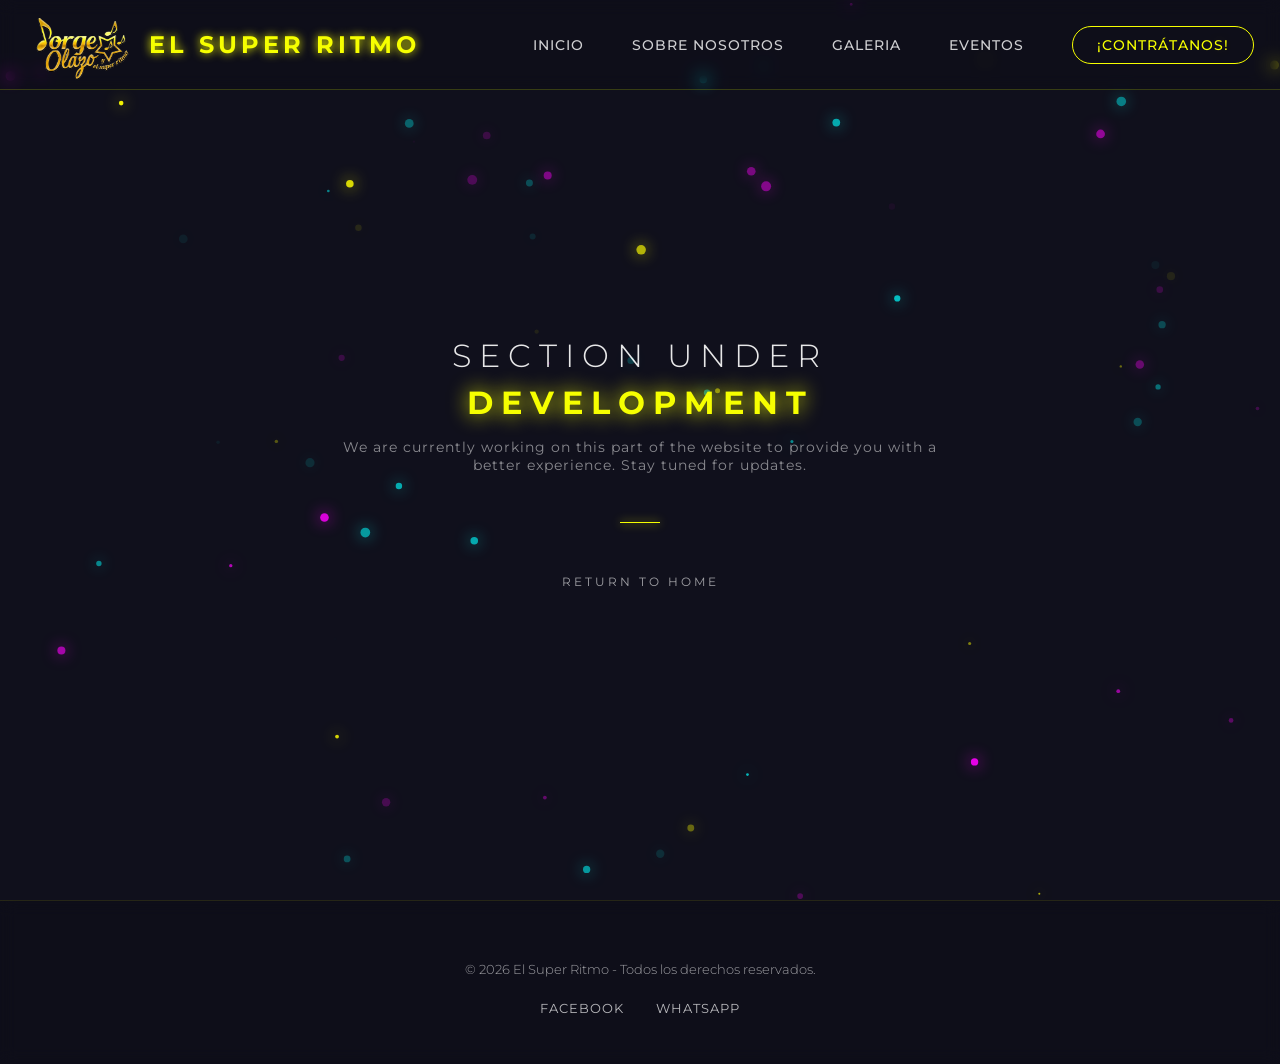
==== pages/biographic.html @ 6a83b101 "Version 1.2.0" ====
<!DOCTYPE html>
<html lang="en">
    <head>
        <meta charset="UTF-8">
        <meta name="viewport" content="width=device-width, initial-scale=1.0">
        <link rel="stylesheet" href="../css/styles.css">
        <title>Sobre Nosotros</title>
    </head>
    <body>
        <canvas id="canvas-background"></canvas>

        <header class="main-header">
            <div class="logo">
                <a href="/index.html"
                    style="text-decoration: none; display: flex; align-items: center; gap: 15px;">
                    <img src="/assets/img/logo.png" alt="Logo">
                    <h1 class="logo-text"><span>El Super Ritmo</span></h1>
                </a>
            </div>

            <div class="menu-toggle" id="mobile-menu">
                <span class="bar"></span>
                <span class="bar"></span>
                <span class="bar"></span>
            </div>

            <nav class="menu">
                <ul class="nav-list">
                    <li><a href="/index.html">Inicio</a></li>
                    <li><a href="/pages/biographic.html">Sobre Nosotros</a></li>
                    <li><a href="/pages/galery.html">Galeria</a></li>
                    <li><a href="/pages/events.html">Eventos</a></li>
                    <li><a href="/pages/contacs.html"
                            class="btn-contacto">¡Contrátanos!</a></li>
                </ul>
            </nav>
        </header>

        <section class="wip-container">
            <div class="wip-content">
                <h2 class="wip-title">Section Under
                    <span>Development</span></h2>
                <p class="wip-subtitle">We are currently working on this part of
                    the website to provide you with a better experience. Stay
                    tuned for updates.</p>
                <div class="wip-visual">
                    <div class="neon-line"></div>
                </div>
                <a href="#inicio" class="btn-back">Return to Home</a>
            </div>
        </section>

        <footer class="main-footer">
            <div class="footer-content">
                <p>&copy; 2026 El Super Ritmo - Todos los derechos
                    reservados.</p>
                <div class="social-links">
                    <a href="https://www.facebook.com/profile.php?id=100089630088880&locale=es_LA" target="_blank">Facebook</a>
                    <a href="/index.html" target="_blank">WhatsApp</a>
                </div>
            </div>
        </footer>

        <script src="../js/main.js"></script>
    </body>
</html>
---- css/styles.css ----
@import url('https://fonts.googleapis.com/css2?family=Montserrat:wght@300;500;700&display=swap');

:root {
    --primario: #f6ff00;
    --secundario: #ffc800;
    --fondo-oscuro: rgba(10, 10, 20, 0.3);
    --texto: #ffffff;
    --borde-neon: rgba(225, 255, 0, 0.2);
    --whatsapp: #25d366;
}

body {
    font-family: 'Montserrat', sans-serif;
    margin: 0;
    color: var(--texto);
    background-color: #10101c;
    overflow-x: hidden;
}

#canvas-background {
    position: fixed;
    top: 0;
    left: 0;
    width: 100%;
    height: 100%;
    z-index: -1;
}

.main-header {
    position: fixed;
    top: 0;
    width: 100%;
    display: flex;
    justify-content: space-between;
    align-items: center;
    padding: 0.5rem 2%;
    background: var(--fondo-oscuro);
    backdrop-filter: blur(8px);
    border-bottom: 1px solid var(--borde-neon);
    z-index: 1000;
    box-sizing: border-box;
    min-height: 90px;
}

.logo a {
    display: flex;
    align-items: center;
    gap: 15px;
    text-decoration: none;
}

.logo img {
    height: 80px;
    width: auto;
    display: block;
    object-fit: contain;
    margin-top: -8px;
}

.logo h1 {
    display: flex;
    align-items: center;
    font-size: 1.5rem;
    font-weight: 700;
    margin: 0;
    text-transform: uppercase;
    letter-spacing: 4px;
    color: var(--texto);
}

.logo h1 span {
    color: var(--primario);
    text-shadow: 0 0 10px var(--primario);
}

.menu ul {
    list-style: none;
    display: flex;
    gap: 3rem;
    margin: 0;
    padding: 0;
}

.menu a {
    text-decoration: none;
    color: rgba(255, 255, 255, 0.8);
    font-size: 0.85rem;
    font-weight: 500;
    text-transform: uppercase;
    letter-spacing: 1px;
    transition: all 0.4s ease;
}

.menu a:hover {
    color: var(--primario);
    text-shadow: 0 0 8px var(--primario);
}

.btn-contacto {
    background: transparent;
    color: var(--primario) !important;
    border: 1px solid var(--primario);
    padding: 0.6rem 1.5rem !important;
    border-radius: 50px;
    transition: all 0.4s ease !important;
}

.btn-contacto:hover {
    background: var(--primario);
    color: #10101c !important;
    box-shadow: 0 0 20px var(--primario);
    transform: translateY(-2px);
}

.hero {
    height: 100vh;
    display: flex;
    justify-content: center;
    align-items: center;
    text-align: center;
    padding: 0 5%;
}

.hero-content {
    max-width: 800px;
}

.hero-title {
    font-size: 3.5rem;
    font-weight: 700;
    margin-bottom: 1rem;
    text-transform: uppercase;
    letter-spacing: 2px;
}

.hero-title span {
    color: var(--primario);
    text-shadow: 0 0 20px rgba(246, 255, 0, 0.5);
}

.hero-subtitle {
    font-size: 1.2rem;
    font-weight: 300;
    margin-bottom: 2.5rem;
    color: rgba(255, 255, 255, 0.8);
}

.whatsapp-btn {
    display: inline-flex;
    align-items: center;
    gap: 15px;
    background: rgba(37, 211, 102, 0.1);
    color: var(--whatsapp);
    border: 2px solid var(--whatsapp);
    padding: 1rem 2rem;
    border-radius: 50px;
    text-decoration: none;
    font-weight: 700;
    font-size: 1.1rem;
    transition: all 0.3s ease;
}

.whatsapp-btn img {
    width: 25px;
    height: 25px;
}

.whatsapp-btn:hover {
    background: var(--whatsapp);
    color: #10101c;
    box-shadow: 0 0 30px rgba(37, 211, 102, 0.6);
    transform: translateY(-5px);
}

.main-footer {
    background: var(--fondo-oscuro);
    backdrop-filter: blur(8px);
    padding: 3rem 8%;
    text-align: center;
    border-top: 1px solid rgba(255, 255, 0, 0.1);
}

.footer-content p {
    font-size: 0.8rem;
    font-weight: 300;
    color: rgba(255, 255, 255, 0.6);
    margin-bottom: 1.5rem;
}

.social-links {
    display: flex;
    justify-content: center;
    gap: 2rem;
}

.social-links a {
    color: var(--texto);
    font-size: 0.8rem;
    text-decoration: none;
    text-transform: uppercase;
    letter-spacing: 1px;
    opacity: 0.7;
    transition: 0.3s;
}

.social-links a:hover {
    opacity: 1;
    color: var(--secundario);
    text-shadow: 0 0 8px var(--secundario);
}

.menu-toggle {
    display: none;
}

.wip-container {
    height: 100vh;
    display: flex;
    justify-content: center;
    align-items: center;
    padding: 0 5%;
}

.wip-content {
    text-align: center;
    max-width: 600px;
}

.wip-title {
    font-size: 2rem;
    text-transform: uppercase;
    letter-spacing: 8px;
    margin-bottom: 1rem;
    font-weight: 300;
    color: rgba(255, 255, 255, 0.9);
}

.wip-title span {
    display: block;
    font-weight: 700;
    color: var(--primario);
    text-shadow: 0 0 20px var(--primario);
    margin-top: 0.5rem;
}

.wip-subtitle {
    font-size: 0.9rem;
    color: rgba(255, 255, 255, 0.5);
    letter-spacing: 1px;
    margin-bottom: 3rem;
}

.neon-line {
    width: 40px;
    height: 1px;
    background: var(--primario);
    margin: 0 auto 3rem;
    box-shadow: 0 0 10px var(--primario);
}

.btn-back {
    text-decoration: none;
    color: rgba(255, 255, 255, 0.6);
    font-size: 0.75rem;
    text-transform: uppercase;
    letter-spacing: 3px;
    transition: 0.4s;
    border-bottom: 1px solid transparent;
    padding-bottom: 5px;
}

.btn-back:hover {
    color: var(--primario);
    border-bottom: 1px solid var(--primario);
}

@media (max-width: 768px) {
    .logo img {
        height: 65px;
        margin-top: 0;
    }

    .menu-toggle {
        display: block;
        cursor: pointer;
        z-index: 1001;
    }

    .menu-toggle .bar {
        display: block;
        width: 25px;
        height: 3px;
        margin: 5px auto;
        transition: all 0.3s ease-in-out;
        background-color: var(--primario);
    }

    .menu {
        position: fixed;
        top: -100vh;
        left: 0;
        width: 100%;
        height: 100vh;
        background: rgba(10, 10, 20, 0.95);
        backdrop-filter: blur(15px);
        transition: 0.5s;
        display: flex;
        justify-content: center;
        align-items: center;
        z-index: 999;
    }

    .menu.active {
        top: 0;
    }

    .menu ul {
        flex-direction: column;
        align-items: center;
        gap: 2.5rem;
    }

    .hero-title {
        font-size: 2.2rem;
    }

    .wip-title {
        font-size: 1.5rem;
        letter-spacing: 4px;
    }

    .wip-container {
        height: 80vh;
    }

    #mobile-menu.is-active .bar:nth-child(2) {
        opacity: 0;
    }

    #mobile-menu.is-active .bar:nth-child(1) {
        transform: translateY(8px) rotate(45deg);
    }

    #mobile-menu.is-active .bar:nth-child(3) {
        transform: translateY(-8px) rotate(-45deg);
    }
}
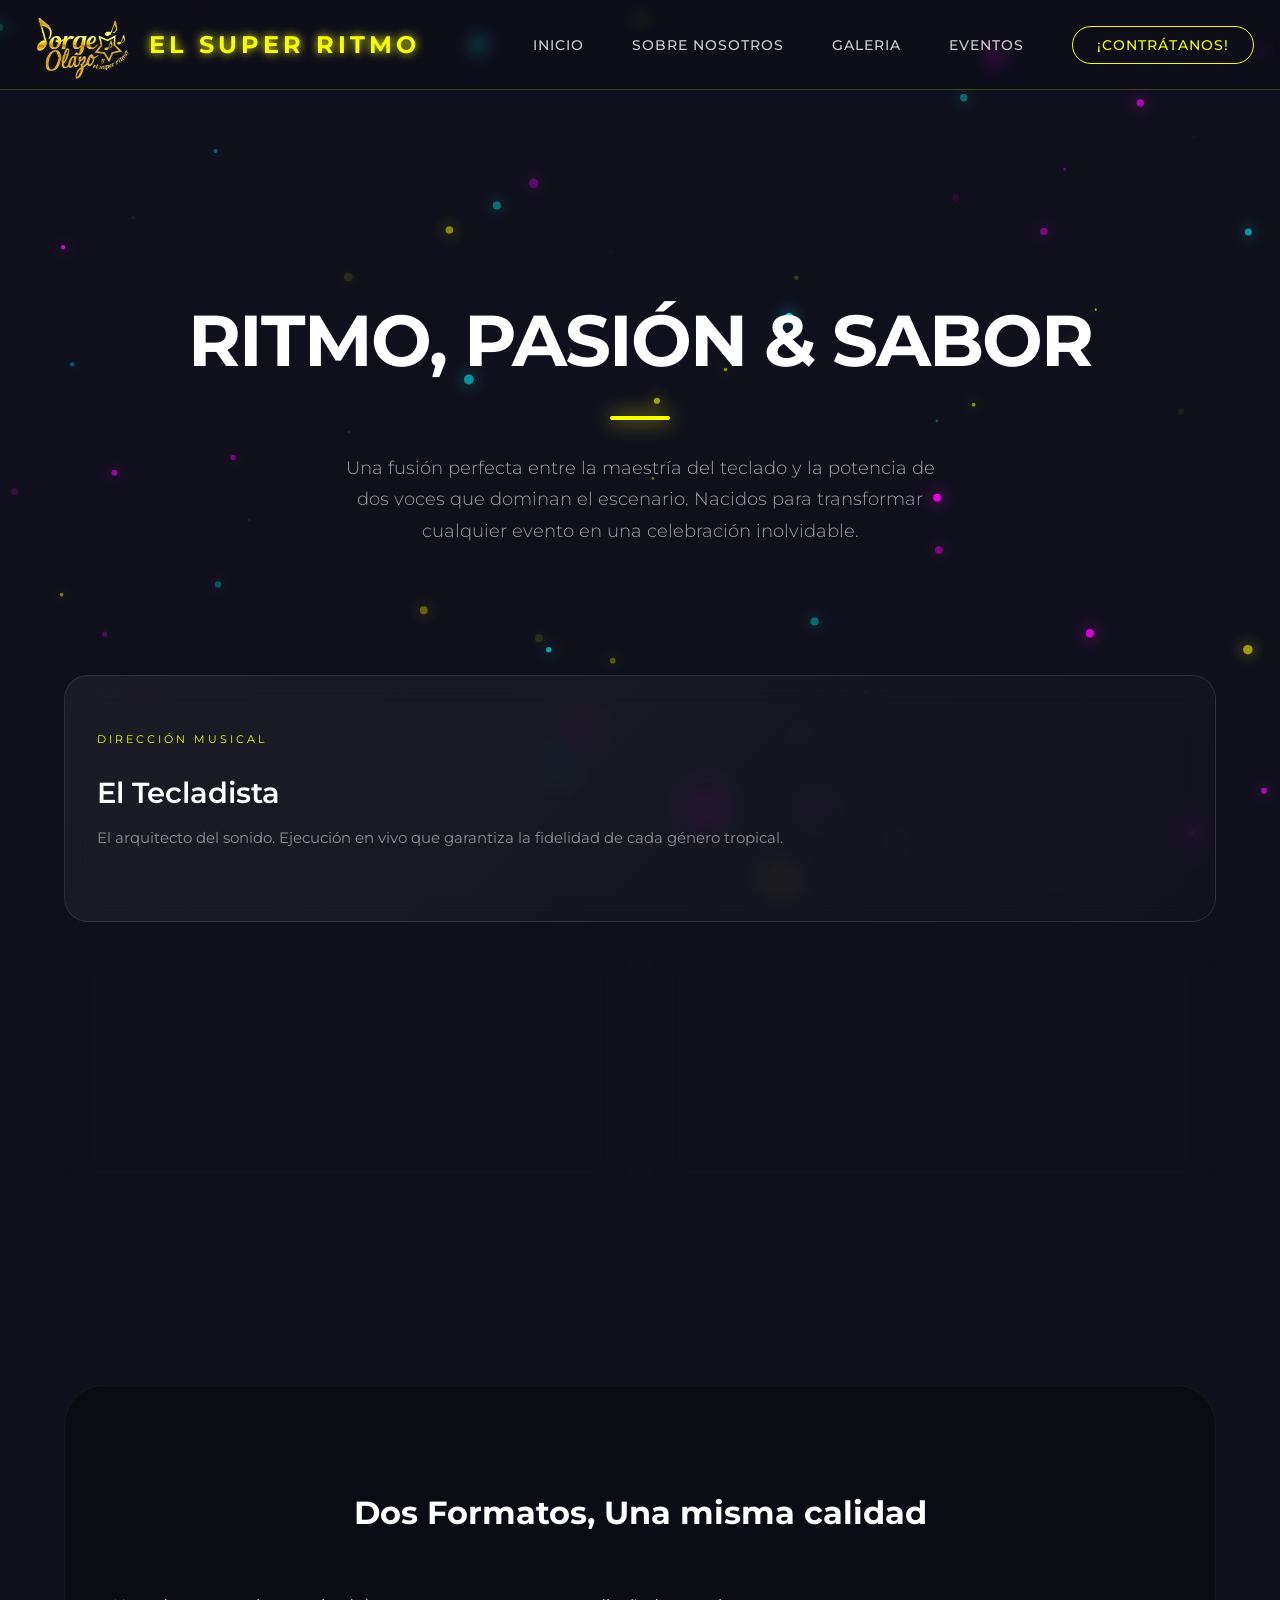
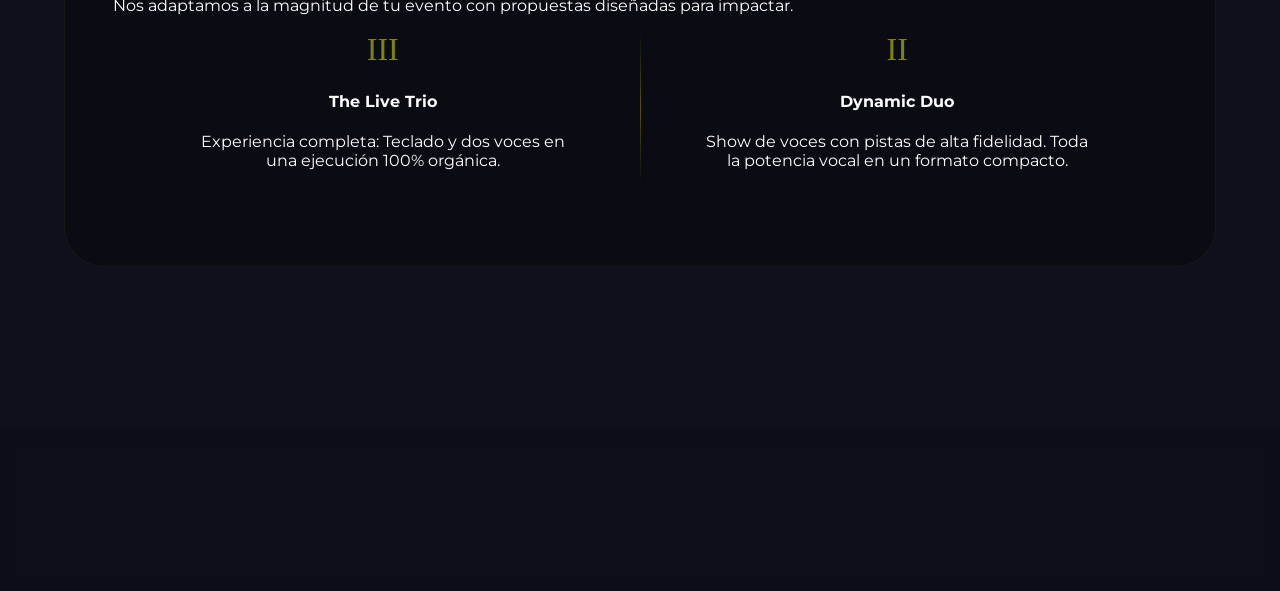
==== commit f9bf480f: "Version 1.3.0" ====
--- a/pages/biographic.html
+++ b/pages/biographic.html
@@ -36,26 +36,90 @@
             </nav>
         </header>
 
-        <section class="wip-container">
-            <div class="wip-content">
-                <h2 class="wip-title">Section Under
-                    <span>Development</span></h2>
-                <p class="wip-subtitle">We are currently working on this part of
-                    the website to provide you with a better experience. Stay
-                    tuned for updates.</p>
-                <div class="wip-visual">
-                    <div class="neon-line"></div>
+        <main class="about-wrapper">
+            <!-- Hero Section Minimalista -->
+            <section class="about-hero">
+                <div class="reveal-text">
+                    <h2 class="ultra-title">Ritmo, Pasión &
+                        <span>Sabor</span></h2>
+                    <div class="divider-glow"></div>
+                    <p class="hero-description">
+                        Una fusión perfecta entre la maestría del teclado y la
+                        potencia de dos voces que dominan el escenario.
+                        Nacidos para transformar cualquier evento en una
+                        celebración inolvidable.
+                    </p>
                 </div>
-                <a href="#inicio" class="btn-back">Return to Home</a>
-            </div>
-        </section>
+            </section>
+
+            <!-- Seccion Integrantes -->
+            <section class="team-showcase">
+                <div class="glass-card main-member">
+                    <div class="card-inner">
+                        <span class="role">Dirección Musical</span>
+                        <h3>El Tecladista</h3>
+                        <p>El arquitecto del sonido. Ejecución en vivo que
+                            garantiza la fidelidad de cada género tropical.</p>
+                    </div>
+                </div>
+
+                <div class="team-duo">
+                    <div class="glass-card">
+                        <div class="card-inner">
+                            <span class="role">Vocal Lead</span>
+                            <h3>Voz Masculina</h3>
+                            <p>Energía y carisma que lideran cada nota del
+                                repertorio.</p>
+                        </div>
+                    </div>
+                    <div class="glass-card">
+                        <div class="card-inner">
+                            <span class="role">Vocal Lead</span>
+                            <h3>Voz Femenina</h3>
+                            <p>Versatilidad y elegancia para los matices más
+                                finos del trópico.</p>
+                        </div>
+                    </div>
+                </div>
+            </section>
+
+            <!-- Propuesta Versátil -->
+            <section id="propuesta" class="versatility-section">
+                <div class="versatility-container">
+                    <div class="text-block">
+                        <h2 class="sub-title">Dos Formatos, <span>Una misma
+                                calidad</span></h2>
+                        <p>Nos adaptamos a la magnitud de tu evento con
+                            propuestas diseñadas para impactar.</p>
+                    </div>
+
+                    <div class="format-grid">
+                        <div class="format-item">
+                            <div class="format-icon">III</div>
+                            <h4>The Live Trio</h4>
+                            <p>Experiencia completa: Teclado y dos voces en una
+                                ejecución 100% orgánica.</p>
+                        </div>
+                        <div class="vertical-divider"></div>
+                        <div class="format-item">
+                            <div class="format-icon">II</div>
+                            <h4>Dynamic Duo</h4>
+                            <p>Show de voces con pistas de alta fidelidad. Toda
+                                la potencia vocal en un formato compacto.</p>
+                        </div>
+                    </div>
+                </div>
+            </section>
+        </main>
 
         <footer class="main-footer">
             <div class="footer-content">
                 <p>&copy; 2026 El Super Ritmo - Todos los derechos
                     reservados.</p>
                 <div class="social-links">
-                    <a href="https://www.facebook.com/profile.php?id=100089630088880&locale=es_LA" target="_blank">Facebook</a>
+                    <a
+                        href="https://www.facebook.com/profile.php?id=100089630088880&locale=es_LA"
+                        target="_blank">Facebook</a>
                     <a href="/index.html" target="_blank">WhatsApp</a>
                 </div>
             </div>
--- a/css/styles.css
+++ b/css/styles.css
@@ -344,4 +344,152 @@
     #mobile-menu.is-active .bar:nth-child(3) {
         transform: translateY(-8px) rotate(-45deg);
     }
+}
+
+/*Biographic*/
+
+/* --- Mejora Visual Sobre Nosotros --- */
+.about-wrapper {
+    padding-top: 140px;
+    background: transparent;
+}
+
+.about-hero {
+    padding: 6rem 10%;
+    text-align: center;
+}
+
+.ultra-title {
+    font-size: clamp(2.5rem, 8vw, 4.5rem);
+    font-weight: 700;
+    text-transform: uppercase;
+    letter-spacing: -2px;
+    margin-bottom: 2rem;
+}
+
+.divider-glow {
+    width: 60px;
+    height: 4px;
+    background: var(--primario);
+    margin: 0 auto 2rem;
+    box-shadow: 0 0 20px var(--primario);
+    border-radius: 10px;
+}
+
+.hero-description {
+    font-size: 1.1rem;
+    color: rgba(255, 255, 255, 0.6);
+    max-width: 600px;
+    margin: 0 auto;
+    line-height: 1.8;
+    font-weight: 300;
+}
+
+/* Tarjetas Estilo Glassmorphism Pro */
+.team-showcase {
+    display: flex;
+    flex-direction: column;
+    gap: 1.5rem;
+    padding: 2rem 5%;
+    max-width: 1200px;
+    margin: 0 auto;
+}
+
+.team-duo {
+    display: grid;
+    grid-template-columns: 1fr 1fr;
+    gap: 1.5rem;
+}
+
+.glass-card {
+    background: linear-gradient(135deg, rgba(255,255,255,0.05), rgba(255,255,255,0.01));
+    border: 1px solid rgba(255, 255, 255, 0.1);
+    backdrop-filter: blur(15px);
+    border-radius: 24px;
+    padding: 3.5rem 2rem;
+    transition: all 0.5s cubic-bezier(0.23, 1, 0.32, 1);
+    position: relative;
+    overflow: hidden;
+}
+
+.glass-card:hover {
+    border-color: var(--primario);
+    background: rgba(255, 255, 255, 0.07);
+    transform: translateY(-5px);
+    box-shadow: 0 20px 40px rgba(0,0,0,0.4);
+}
+
+.role {
+    font-size: 0.7rem;
+    text-transform: uppercase;
+    letter-spacing: 3px;
+    color: var(--primario);
+    display: block;
+    margin-bottom: 1rem;
+}
+
+.glass-card h3 {
+    font-size: 1.8rem;
+    margin-bottom: 1rem;
+    font-weight: 600;
+}
+
+.glass-card p {
+    color: rgba(255, 255, 255, 0.5);
+    font-size: 0.95rem;
+    line-height: 1.6;
+}
+
+/* Sección de Formatos/Servicios */
+.versatility-section {
+    padding: 10rem 5%;
+}
+
+.versatility-container {
+    background: rgba(0, 0, 0, 0.3);
+    border-radius: 40px;
+    padding: 5rem 3rem;
+    border: 1px solid rgba(255, 255, 0, 0.05);
+}
+
+.sub-title {
+    font-size: 2rem;
+    text-align: center;
+    margin-bottom: 4rem;
+}
+
+.format-grid {
+    display: flex;
+    justify-content: center;
+    align-items: center;
+    gap: 4rem;
+    max-width: 900px;
+    margin: 0 auto;
+}
+
+.format-item {
+    text-align: center;
+    flex: 1;
+}
+
+.format-icon {
+    font-family: serif;
+    font-size: 2rem;
+    color: var(--primario);
+    margin-bottom: 1.5rem;
+    opacity: 0.5;
+}
+
+.vertical-divider {
+    width: 1px;
+    height: 150px;
+    background: linear-gradient(transparent, rgba(255, 255, 0, 0.3), transparent);
+}
+
+/* Ajustes Responsive */
+@media (max-width: 768px) {
+    .team-duo { grid-template-columns: 1fr; }
+    .format-grid { flex-direction: column; gap: 3rem; }
+    .vertical-divider { width: 80%; height: 1px; }
+    .ultra-title { font-size: 2.5rem; }
 }
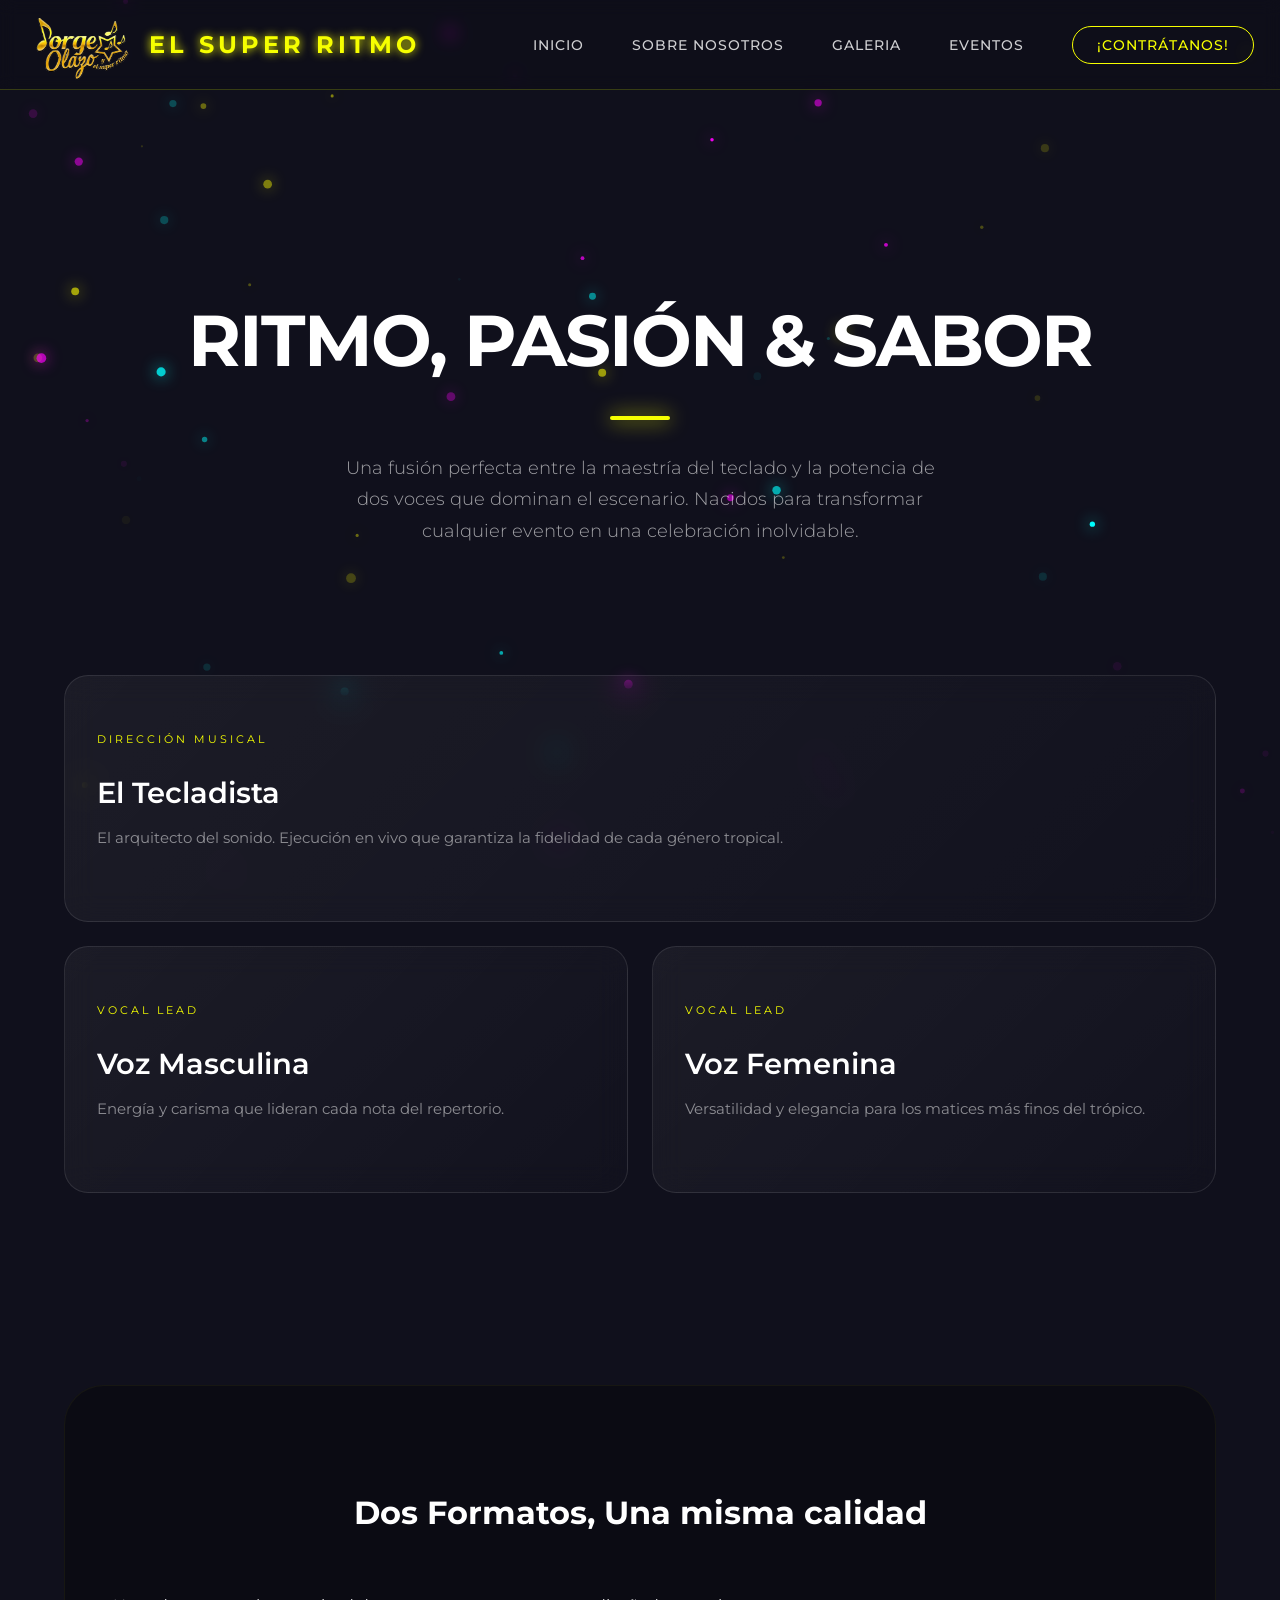
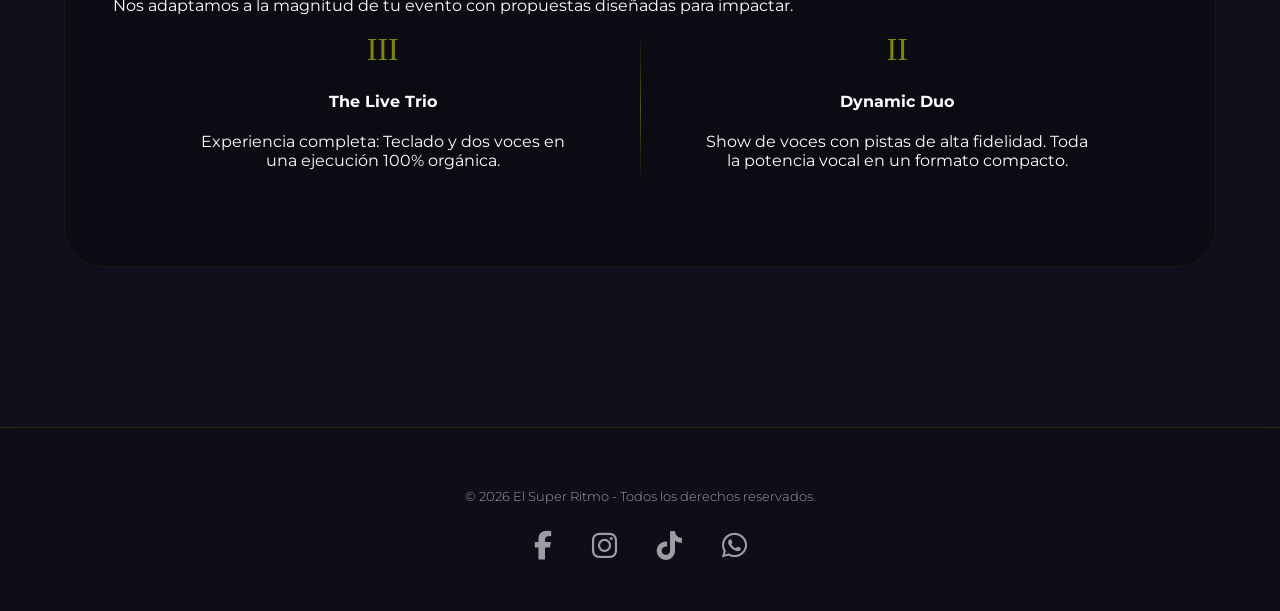
==== commit e13c702b: "Version 1.3.0" ====
--- a/pages/biographic.html
+++ b/pages/biographic.html
@@ -3,6 +3,7 @@
     <head>
         <meta charset="UTF-8">
         <meta name="viewport" content="width=device-width, initial-scale=1.0">
+        <link rel="stylesheet" href="https://cdnjs.cloudflare.com/ajax/libs/font-awesome/6.5.1/css/all.min.css">
         <link rel="stylesheet" href="../css/styles.css">
         <title>Sobre Nosotros</title>
     </head>
@@ -119,8 +120,18 @@
                 <div class="social-links">
                     <a
                         href="https://www.facebook.com/profile.php?id=100089630088880&locale=es_LA"
-                        target="_blank">Facebook</a>
-                    <a href="/index.html" target="_blank">WhatsApp</a>
+                        target="_blank" class="social-icon"><i
+                            class="fa-brands fa-facebook-f"></i></a>
+                    <a href="https://www.instagram.com/olazocortes?igsh=eDFoczZ5eHZ1M2Jz"
+                        target="_blank" class="social-icon"><i
+                            class="fa-brands fa-instagram"></i></a>
+                    <a href="https://www.tiktok.com/@gitooc?_r=1&_t=ZS-962TKtoE6FB" target="_blank"
+                        class="social-icon"><i
+                            class="fa-brands fa-tiktok"></i></a>
+                    <a
+                        href="https://wa.me/522711181249?text=¡Hola!%20Me%20interesa%20contratar%20a%20El%20Super%20Ritmo"
+                        target="_blank" class="social-icon"><i
+                            class="fa-brands fa-whatsapp"></i></a>
                 </div>
             </div>
         </footer>
--- a/css/styles.css
+++ b/css/styles.css
@@ -185,28 +185,6 @@
     font-weight: 300;
     color: rgba(255, 255, 255, 0.6);
     margin-bottom: 1.5rem;
-}
-
-.social-links {
-    display: flex;
-    justify-content: center;
-    gap: 2rem;
-}
-
-.social-links a {
-    color: var(--texto);
-    font-size: 0.8rem;
-    text-decoration: none;
-    text-transform: uppercase;
-    letter-spacing: 1px;
-    opacity: 0.7;
-    transition: 0.3s;
-}
-
-.social-links a:hover {
-    opacity: 1;
-    color: var(--secundario);
-    text-shadow: 0 0 8px var(--secundario);
 }
 
 .menu-toggle {
@@ -492,4 +470,186 @@
     .format-grid { flex-direction: column; gap: 3rem; }
     .vertical-divider { width: 80%; height: 1px; }
     .ultra-title { font-size: 2.5rem; }
+}
+
+/* --- Seccion Eventos / Formatos --- */
+.events-page {
+    padding-top: 140px;
+}
+
+.formats-section {
+    padding: 4rem 10%;
+    text-align: center;
+}
+
+.formats-grid {
+    display: grid;
+    grid-template-columns: repeat(auto-fit, minmax(300px, 1fr));
+    gap: 2.5rem;
+    margin-top: 3rem;
+    max-width: 1000px;
+    margin-left: auto;
+    margin-right: auto;
+}
+
+.format-card {
+    background: rgba(255, 255, 255, 0.02);
+    border: 1px solid rgba(255, 255, 255, 0.1);
+    backdrop-filter: blur(10px);
+    padding: 3rem 2rem;
+    border-radius: 20px;
+    transition: 0.4s;
+    position: relative;
+}
+
+.format-card:hover {
+    border-color: var(--primario);
+    transform: translateY(-10px);
+    box-shadow: 0 15px 30px rgba(0, 0, 0, 0.4);
+}
+
+.format-header h3 {
+    font-size: 1.5rem;
+    margin-bottom: 2rem;
+    color: var(--primario);
+    text-transform: uppercase;
+    letter-spacing: 2px;
+}
+
+.badge {
+    position: absolute;
+    top: -12px;
+    left: 50%;
+    transform: translateX(-50%);
+    background: var(--primario);
+    color: #10101c;
+    padding: 5px 15px;
+    border-radius: 50px;
+    font-size: 0.7rem;
+    font-weight: 700;
+    text-transform: uppercase;
+}
+
+.format-features {
+    list-style: none;
+    padding: 0;
+    text-align: left;
+}
+
+.format-features li {
+    font-size: 0.9rem;
+    color: rgba(255, 255, 255, 0.7);
+    margin-bottom: 1rem;
+    display: flex;
+    align-items: center;
+}
+
+.format-features li::before {
+    content: "•";
+    color: var(--primario);
+    font-weight: bold;
+    margin-right: 10px;
+}
+
+/* --- Cobertura y CTA --- */
+.coverage-section {
+    padding: 6rem 10%;
+    margin-top: 4rem;
+}
+
+.coverage-content {
+    background: linear-gradient(90deg, rgba(255, 255, 255, 0.05), transparent);
+    border-left: 2px solid var(--primario);
+    padding: 4rem;
+    border-radius: 0 30px 30px 0;
+    display: flex;
+    justify-content: space-between;
+    align-items: center;
+    gap: 3rem;
+}
+
+.coverage-text h3 {
+    font-size: 2rem;
+    margin-bottom: 1rem;
+}
+
+.coverage-text h3 span {
+    color: var(--primario);
+}
+
+.coverage-text p {
+    color: rgba(255, 255, 255, 0.6);
+    max-width: 500px;
+    line-height: 1.6;
+}
+
+.whatsapp-cta {
+    display: inline-block;
+    padding: 1rem 2.5rem;
+    background: var(--primario);
+    color: #10101c;
+    text-decoration: none;
+    font-weight: 700;
+    border-radius: 50px;
+    text-transform: uppercase;
+    letter-spacing: 1px;
+    transition: 0.3s;
+    white-space: nowrap;
+}
+
+.whatsapp-cta:hover {
+    box-shadow: 0 0 30px var(--primario);
+    transform: scale(1.05);
+}
+
+@media (max-width: 768px) {
+    .coverage-content {
+        flex-direction: column;
+        text-align: center;
+        padding: 3rem 2rem;
+    }
+}
+
+/*Social Icons*/
+
+.social-links {
+    display: flex;
+    justify-content: center;
+    gap: 2.5rem;
+    margin-top: 1.5rem;
+}
+
+.social-icon {
+    font-size: 1.8rem;
+    color: rgba(255, 255, 255, 0.6);
+    transition: all 0.6s;
+    display: inline-block;
+}
+
+.social-icon:hover {
+    transform: translateY(-5px);
+}
+
+.social-icon:hover .fa-facebook-f {
+    color: #3b5998;
+    text-shadow: 0 0 15px #3b5998;
+}
+
+.social-icon:hover .fa-whatsapp {
+    color: #25d366;
+    text-shadow: 0 0 15px #25d366;
+}
+
+.social-icon:hover .fa-tiktok {
+    color: #fff;
+    text-shadow: 
+        2px 2px 0px #ff0050, 
+        -2px -2px 0px #00f2ea;
+}
+
+.social-icon:hover .fa-instagram {
+    background: radial-gradient(circle at 30% 107%, #fdf497 0%, #fdf497 5%, #fd5949 45%, #d6249f 60%, #285aeb 90%);
+    -webkit-background-clip: text;
+    -webkit-text-fill-color: transparent;
+    filter: drop-shadow(0 0 8px rgba(214, 36, 159, 0.6));
 }
